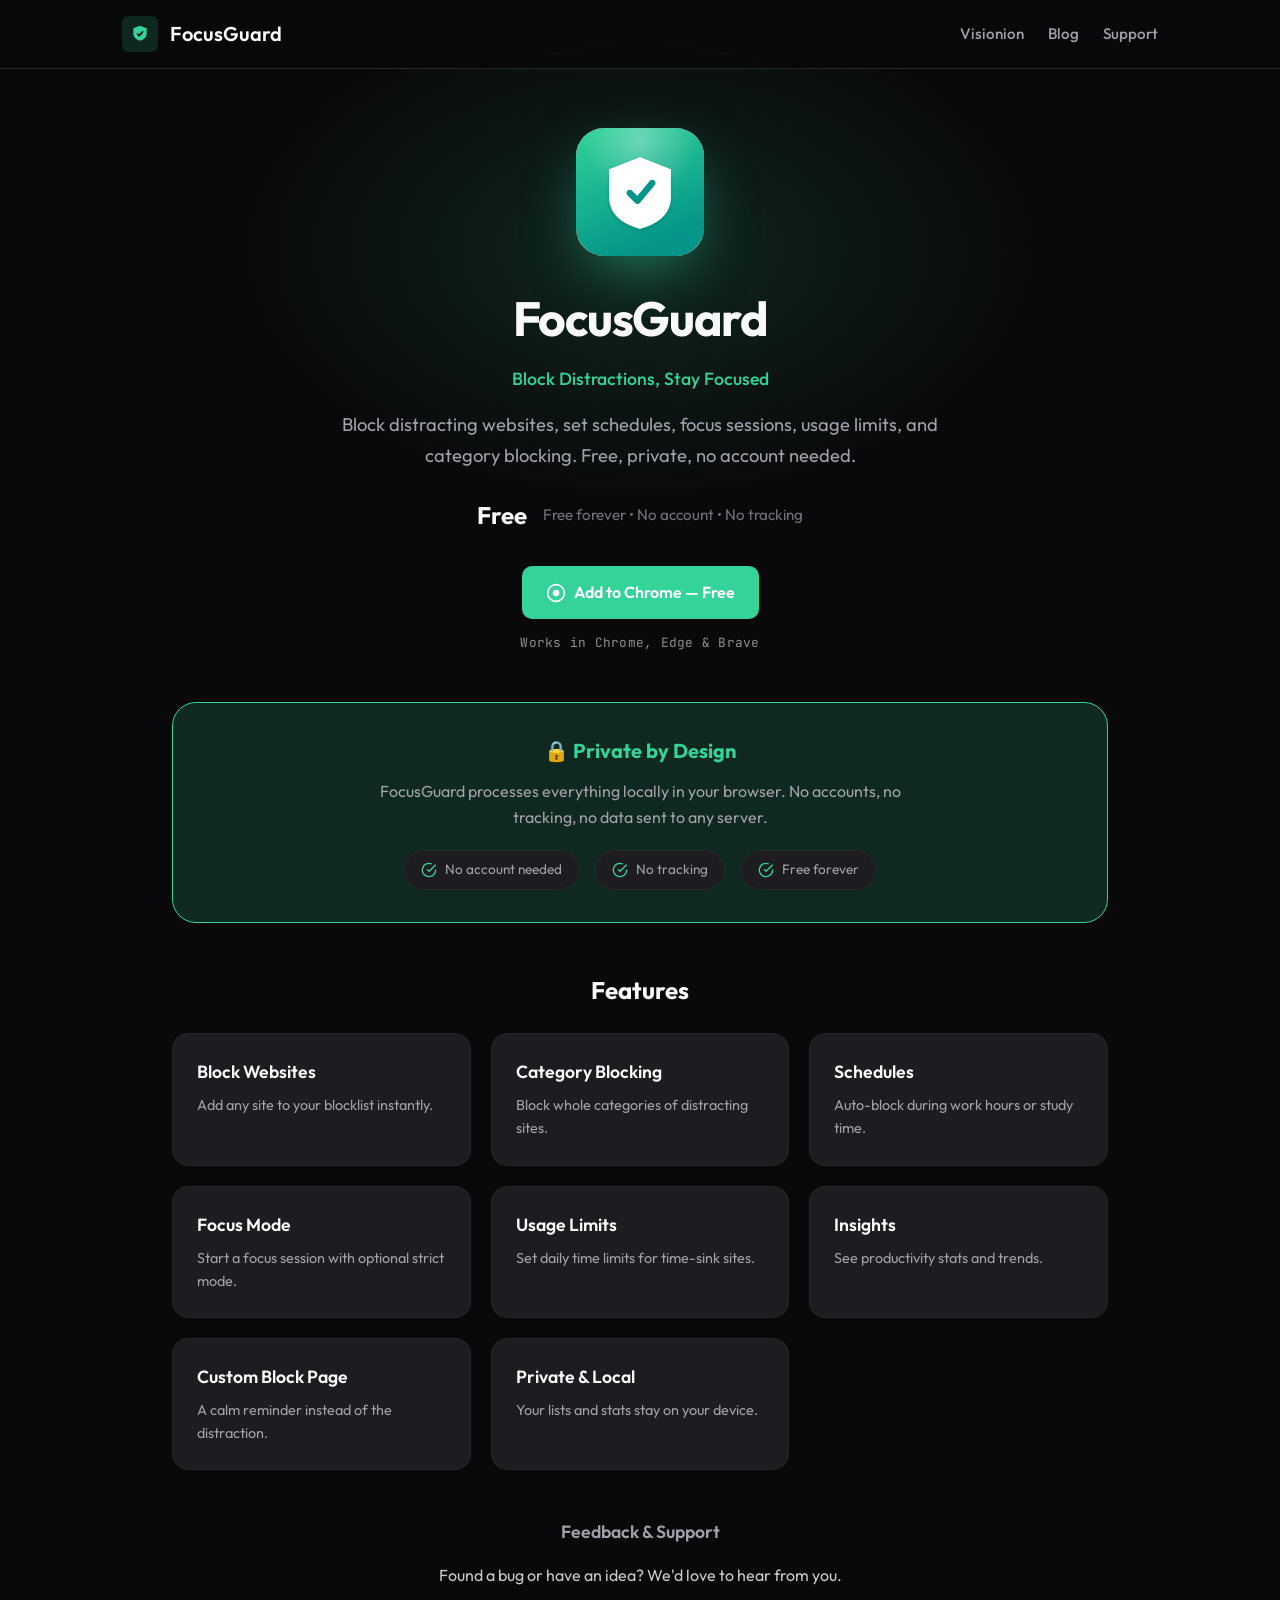
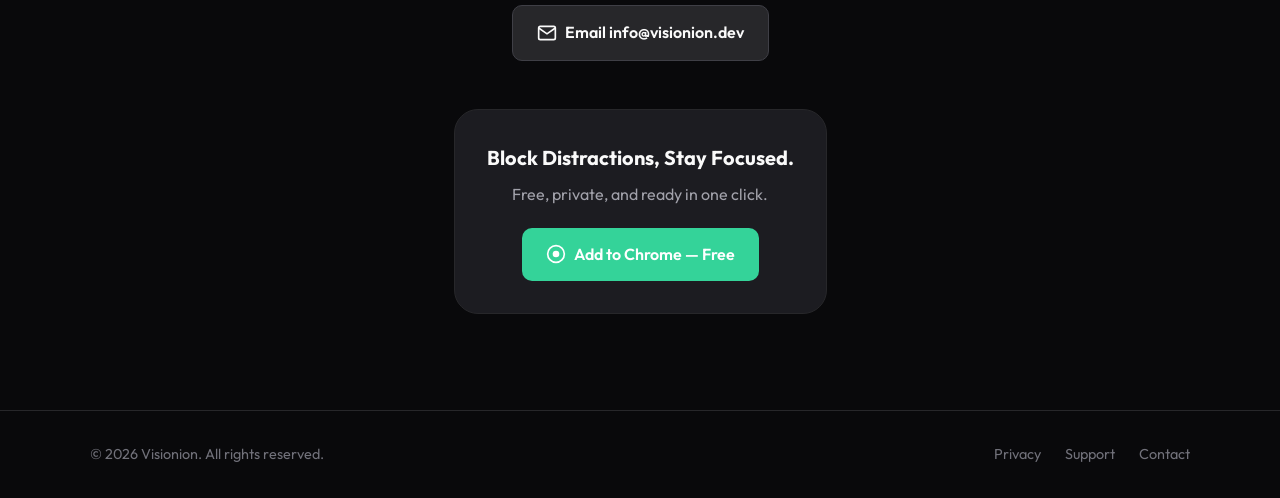
==== index.html @ 43ecb73d "Launch focusguard.visionion.dev: free Chrome extension site - Free 'Add to Chrome' CTA via /download" ====
<!DOCTYPE html>
<html lang="en">
<head>
  <meta charset="UTF-8" /><meta name="viewport" content="width=device-width, initial-scale=1" />
  <title>FocusGuard — Free Chrome Extension | Block Distractions, Stay Focused</title>
  <meta name="description" content="Block distracting websites, set schedules, focus sessions, usage limits, and category blocking. Free, private, no account needed." />
  <link rel="canonical" href="https://focusguard.visionion.dev/" />
  <meta property="og:title" content="FocusGuard — Free Chrome Extension" />
  <meta property="og:description" content="Block distracting websites, set schedules, focus sessions, usage limits, and category blocking. Free, private, no account needed." />
  <meta property="og:type" content="website" />
  <meta property="og:url" content="https://focusguard.visionion.dev/" />
  <meta property="og:image" content="https://focusguard.visionion.dev/og-image.png" />
  <meta name="twitter:card" content="summary_large_image" />
  <meta name="twitter:title" content="FocusGuard — Free Chrome Extension" />
  <meta name="twitter:description" content="Block distracting websites, set schedules, focus sessions, usage limits, and category blocking. Free, private, no account needed." />
  <meta name="twitter:image" content="https://focusguard.visionion.dev/og-image.png" />
  <script type="application/ld+json">
  {
    "@context": "https://schema.org", "@type": "WebApplication",
    "name": "FocusGuard", "applicationCategory": "BrowserApplication",
    "operatingSystem": "Chrome", "description": "Block distracting websites, set schedules, focus sessions, usage limits, and category blocking. Free, private, no account needed.",
    "url": "https://focusguard.visionion.dev/",
    "offers": { "@type": "Offer", "price": "0", "priceCurrency": "USD" },
    "publisher": { "@type": "Organization", "name": "Visionion", "url": "https://visionion.dev" }
  }
  </script>
  <link rel="icon" type="image/png" href="/icon.png">
  <link rel="apple-touch-icon" href="/apple-touch-icon.png">
  <link rel="preconnect" href="https://fonts.googleapis.com"><link rel="preconnect" href="https://fonts.gstatic.com" crossorigin>
  <link href="https://fonts.googleapis.com/css2?family=Outfit:wght@300;400;500;600;700&family=JetBrains+Mono:wght@400;500&display=swap" rel="stylesheet">
  <link rel="stylesheet" href="styles.css" />
</head>
<body>
  <nav class="nav"><div class="nav-container">
    <a href="/" class="nav-logo"><span class="logo-icon"><svg viewBox="0 0 24 24" fill="currentColor"><path d="M12 2l8 3v6c0 5-3.5 7.5-8 9-4.5-1.5-8-4-8-9V5z"/><polyline points="9,12 11,14 15,9.5" fill="none" stroke="#0a0a0f" stroke-width="2" stroke-linecap="round" stroke-linejoin="round"/></svg></span><span class="logo-text">FocusGuard</span></a>
    <div class="nav-right"><a href="https://visionion.dev/" class="nav-link">Visionion</a><a href="https://visionion.dev/blog/" class="nav-link">Blog</a><a href="/support.html" class="nav-link">Support</a></div>
  </div></nav>
  <main>
    <section class="hero"><div class="hero-glow"></div><div class="hero-content">
      <img src="/icon.png" alt="FocusGuard icon" class="hero-app-icon" width="128" height="128" />
      <h1 class="hero-title">FocusGuard</h1>
      <p class="hero-tagline">Block Distractions, Stay Focused</p>
      <p class="hero-subtitle">Block distracting websites, set schedules, focus sessions, usage limits, and category blocking. Free, private, no account needed.</p>
      <div class="hero-price"><span class="price-tag">Free</span><span class="price-note">Free forever • No account • No tracking</span></div>
      <div class="hero-cta"><a href="/download.html" class="btn btn-primary">
        <svg viewBox="0 0 24 24" fill="currentColor" width="20" height="20"><circle cx="12" cy="12" r="10" fill="none" stroke="currentColor" stroke-width="2"/><circle cx="12" cy="12" r="4"/></svg>
        Add to Chrome — Free</a></div>
      <p class="hero-meta">Works in Chrome, Edge & Brave</p>
    </div></section>
    <div class="main-content">
      <section class="privacy-banner"><h2>🔒 Private by Design</h2>
        <p>FocusGuard processes everything locally in your browser. No accounts, no tracking, no data sent to any server.</p>
        <div class="privacy-highlights">
          <span class="privacy-badge"><svg viewBox="0 0 24 24" fill="none" stroke="currentColor" stroke-width="2"><path d="M22 11.08V12a10 10 0 11-5.93-9.14"/><polyline points="22,4 12,14.01 9,11.01"/></svg> No account needed</span>
          <span class="privacy-badge"><svg viewBox="0 0 24 24" fill="none" stroke="currentColor" stroke-width="2"><path d="M22 11.08V12a10 10 0 11-5.93-9.14"/><polyline points="22,4 12,14.01 9,11.01"/></svg> No tracking</span>
          <span class="privacy-badge"><svg viewBox="0 0 24 24" fill="none" stroke="currentColor" stroke-width="2"><path d="M22 11.08V12a10 10 0 11-5.93-9.14"/><polyline points="22,4 12,14.01 9,11.01"/></svg> Free forever</span>
        </div>
      </section>
      <section class="features-section"><h2 class="features-title">Features</h2><div class="features-grid">
<div class="feature-card"><h3>Block Websites</h3><p>Add any site to your blocklist instantly.</p></div>
<div class="feature-card"><h3>Category Blocking</h3><p>Block whole categories of distracting sites.</p></div>
<div class="feature-card"><h3>Schedules</h3><p>Auto-block during work hours or study time.</p></div>
<div class="feature-card"><h3>Focus Mode</h3><p>Start a focus session with optional strict mode.</p></div>
<div class="feature-card"><h3>Usage Limits</h3><p>Set daily time limits for time-sink sites.</p></div>
<div class="feature-card"><h3>Insights</h3><p>See productivity stats and trends.</p></div>
<div class="feature-card"><h3>Custom Block Page</h3><p>A calm reminder instead of the distraction.</p></div>
<div class="feature-card"><h3>Private &amp; Local</h3><p>Your lists and stats stay on your device.</p></div>
</div></section>
      <section class="requirements-section"><h2>Feedback &amp; Support</h2>
        <p style="max-width:620px;margin:0 auto 1rem;opacity:.8;line-height:1.7">Found a bug or have an idea? We'd love to hear from you.</p>
        <a href="mailto:info@visionion.dev?subject=FocusGuard%20Feedback" class="btn btn-secondary">
          <svg viewBox="0 0 24 24" fill="none" stroke="currentColor" stroke-width="2" width="18" height="18"><path d="M22 6l-10 7L2 6"/><rect x="2" y="4" width="20" height="16" rx="2"/></svg>
          Email info@visionion.dev</a>
      </section>
      <section class="cta-section"><div class="cta-card">
        <h3>Block Distractions, Stay Focused.</h3><p>Free, private, and ready in one click.</p>
        <a href="/download.html" class="btn btn-primary">
          <svg viewBox="0 0 24 24" fill="currentColor" width="20" height="20"><circle cx="12" cy="12" r="10" fill="none" stroke="currentColor" stroke-width="2"/><circle cx="12" cy="12" r="4"/></svg>
          Add to Chrome — Free</a>
      </div></section>
    </div>
  </main>
  <footer class="footer"><div class="footer-container">
    <p class="footer-copy">© <span id="year"></span> Visionion. All rights reserved.</p>
    <div class="footer-links"><a href="/privacy.html">Privacy</a><a href="/support.html">Support</a><a href="https://visionion.dev/contact-us.html">Contact</a></div>
  </div></footer>
  <script>document.getElementById('year').textContent=new Date().getFullYear();</script>
  <script defer src='https://static.cloudflareinsights.com/beacon.min.js' data-cf-beacon='{"token": "YOUR_CF_TOKEN"}'></script>
</body>
</html>
---- styles.css ----
:root {
  --bg-primary: #09090b;
  --bg-secondary: #18181b;
  --bg-card: #1c1c21;
  --bg-elevated: #27272a;
  
  --text-primary: #fafafa;
  --text-secondary: #a1a1aa;
  --text-muted: #71717a;
  
  --border-color: #27272a;
  --border-subtle: #3f3f46;
  
  --accent: #34d399;
  --accent-hover: #0d9488;
  --accent-dim: rgba(52, 211, 153, 0.15);
  --accent-glow: rgba(52, 211, 153, 0.3);
  
  --radius-sm: 6px;
  --radius-md: 10px;
  --radius-lg: 16px;
  --radius-xl: 24px;
  
  --font-sans: 'Outfit', -apple-system, BlinkMacSystemFont, system-ui, sans-serif;
  --font-mono: 'JetBrains Mono', monospace;
}

* {
  box-sizing: border-box;
  margin: 0;
  padding: 0;
}

html {
  scroll-behavior: smooth;
}

body {
  font-family: var(--font-sans);
  background: var(--bg-primary);
  color: var(--text-primary);
  line-height: 1.6;
  min-height: 100vh;
  -webkit-font-smoothing: antialiased;
  -moz-osx-font-smoothing: grayscale;
}

/* Navigation */
.nav {
  position: fixed;
  top: 0;
  left: 0;
  right: 0;
  z-index: 100;
  background: rgba(9, 9, 11, 0.85);
  backdrop-filter: blur(12px);
  border-bottom: 1px solid var(--border-color);
}

.nav-container {
  max-width: 1100px;
  margin: 0 auto;
  padding: 1rem 2rem;
  display: flex;
  align-items: center;
  justify-content: space-between;
}

.nav-logo {
  display: flex;
  align-items: center;
  gap: 0.75rem;
  text-decoration: none;
  color: var(--text-primary);
  font-weight: 600;
  font-size: 1.25rem;
}

.logo-icon {
  width: 36px;
  height: 36px;
  background: var(--accent-dim);
  border-radius: var(--radius-sm);
  display: flex;
  align-items: center;
  justify-content: center;
  color: var(--accent);
}

.logo-icon svg {
  width: 20px;
  height: 20px;
}

.nav-right {
  display: flex;
  align-items: center;
  gap: 1.5rem;
}

.nav-link {
  color: var(--text-secondary);
  text-decoration: none;
  font-weight: 500;
  font-size: 0.95rem;
  transition: color 0.2s ease;
}

.nav-link:hover {
  color: var(--text-primary);
}

/* Hero Section */
.hero {
  padding: 8rem 2rem 3rem;
  text-align: center;
  position: relative;
  overflow: hidden;
}

.hero-glow {
  position: absolute;
  top: 0;
  left: 50%;
  transform: translateX(-50%);
  width: 800px;
  height: 500px;
  background: radial-gradient(ellipse at center, var(--accent-dim) 0%, transparent 70%);
  pointer-events: none;
}

.hero-content {
  position: relative;
  z-index: 1;
  max-width: 640px;
  margin: 0 auto;
}

.hero-icon {
  width: 80px;
  height: 80px;
  margin: 0 auto 1.5rem;
  background: var(--accent-dim);
  border-radius: var(--radius-xl);
  display: flex;
  align-items: center;
  justify-content: center;
  color: var(--accent);
}

.hero-icon svg {
  width: 40px;
  height: 40px;
}

.hero-title {
  font-size: clamp(2rem, 5vw, 3rem);
  font-weight: 700;
  letter-spacing: -0.03em;
  margin-bottom: 0.5rem;
}

.hero-tagline {
  font-size: 1.1rem;
  color: var(--accent);
  font-weight: 500;
  margin-bottom: 1rem;
}

.hero-subtitle {
  font-size: 1.15rem;
  color: var(--text-secondary);
  line-height: 1.7;
}

.hero-price {
  margin-top: 1.5rem;
  display: flex;
  align-items: center;
  justify-content: center;
  gap: 1rem;
  flex-wrap: wrap;
}

.price-tag {
  font-size: 1.5rem;
  font-weight: 700;
  color: var(--text-primary);
}

.price-note {
  font-size: 0.95rem;
  color: var(--text-muted);
}

.hero-cta {
  margin-top: 2rem;
  display: flex;
  flex-wrap: wrap;
  justify-content: center;
  gap: 1rem;
}

/* Main Content */
.main-content {
  max-width: 1000px;
  margin: 0 auto;
  padding: 0 2rem 4rem;
}

/* Privacy Banner */
.privacy-banner {
  background: var(--accent-dim);
  border: 1px solid var(--accent);
  border-radius: var(--radius-xl);
  padding: 2rem;
  text-align: center;
  margin-bottom: 3rem;
}

.privacy-banner h2 {
  font-size: 1.25rem;
  font-weight: 700;
  margin-bottom: 0.75rem;
  color: var(--accent);
}

.privacy-banner p {
  color: var(--text-secondary);
  max-width: 540px;
  margin: 0 auto;
}

.privacy-highlights {
  display: flex;
  flex-wrap: wrap;
  justify-content: center;
  gap: 1rem;
  margin-top: 1.25rem;
}

.privacy-badge {
  display: inline-flex;
  align-items: center;
  gap: 0.5rem;
  background: var(--bg-card);
  border: 1px solid var(--border-color);
  padding: 0.5rem 1rem;
  border-radius: 100px;
  font-size: 0.85rem;
  color: var(--text-secondary);
}

.privacy-badge svg {
  width: 16px;
  height: 16px;
  color: var(--accent);
}

/* Features Section */
.features-section {
  margin-bottom: 3rem;
}

.features-title {
  font-size: 1.5rem;
  font-weight: 700;
  margin-bottom: 1.5rem;
  text-align: center;
}

.features-grid {
  display: grid;
  grid-template-columns: repeat(auto-fit, minmax(220px, 1fr));
  gap: 1.25rem;
}

.feature-card {
  background: var(--bg-card);
  border: 1px solid var(--border-color);
  border-radius: var(--radius-lg);
  padding: 1.5rem;
  transition: all 0.2s ease;
}

.feature-card:hover {
  border-color: var(--border-subtle);
  transform: translateY(-2px);
}

.feature-icon {
  width: 48px;
  height: 48px;
  background: var(--accent-dim);
  border-radius: var(--radius-md);
  display: flex;
  align-items: center;
  justify-content: center;
  color: var(--accent);
  margin-bottom: 1rem;
}

.feature-icon svg {
  width: 24px;
  height: 24px;
}

.feature-card h3 {
  font-size: 1.1rem;
  font-weight: 600;
  margin-bottom: 0.5rem;
}

.feature-card p {
  font-size: 0.9rem;
  color: var(--text-secondary);
  line-height: 1.6;
}

/* How It Works Section */
.how-section {
  margin-bottom: 3rem;
}

.how-card {
  background: var(--bg-card);
  border: 1px solid var(--border-color);
  border-radius: var(--radius-xl);
  padding: 2rem;
}

.how-card h2 {
  font-size: 1.35rem;
  font-weight: 700;
  margin-bottom: 1.5rem;
  text-align: center;
}

.how-steps {
  display: grid;
  grid-template-columns: repeat(auto-fit, minmax(200px, 1fr));
  gap: 1.5rem;
}

.how-step {
  text-align: center;
}

.step-number {
  width: 40px;
  height: 40px;
  margin: 0 auto 1rem;
  background: var(--accent);
  color: #fff;
  border-radius: 50%;
  display: flex;
  align-items: center;
  justify-content: center;
  font-weight: 700;
  font-size: 1.1rem;
}

.how-step h3 {
  font-size: 1rem;
  font-weight: 600;
  margin-bottom: 0.5rem;
}

.how-step p {
  font-size: 0.9rem;
  color: var(--text-secondary);
}

/* Models Section */
.models-section {
  margin-bottom: 3rem;
}

.models-card {
  background: var(--bg-card);
  border: 1px solid var(--border-color);
  border-radius: var(--radius-xl);
  padding: 2rem;
}

.models-card h2 {
  font-size: 1.35rem;
  font-weight: 700;
  margin-bottom: 0.5rem;
  text-align: center;
}

.models-card > p {
  color: var(--text-secondary);
  text-align: center;
  margin-bottom: 1.5rem;
}

.models-grid {
  display: grid;
  grid-template-columns: repeat(auto-fit, minmax(180px, 1fr));
  gap: 1rem;
}

.model-item {
  background: var(--bg-elevated);
  border: 1px solid var(--border-subtle);
  border-radius: var(--radius-md);
  padding: 1rem;
  text-align: center;
}

.model-item h4 {
  font-size: 0.95rem;
  font-weight: 600;
  margin-bottom: 0.25rem;
}

.model-item .model-size {
  font-size: 0.8rem;
  color: var(--text-muted);
  margin-bottom: 0.5rem;
}

.model-item .model-desc {
  font-size: 0.85rem;
  color: var(--text-secondary);
}

/* CTA */
.cta-section {
  display: flex;
  justify-content: center;
  margin-bottom: 2rem;
}

.cta-card {
  background: var(--bg-card);
  border: 1px solid var(--border-color);
  border-radius: var(--radius-xl);
  padding: 2rem;
  text-align: center;
  max-width: 620px;
}

.cta-card h3 {
  font-size: 1.25rem;
  font-weight: 700;
  margin-bottom: 0.5rem;
}

.cta-card p {
  color: var(--text-secondary);
  margin-bottom: 1.25rem;
}

/* Requirements */
.requirements-section {
  margin-bottom: 3rem;
  text-align: center;
}

.requirements-section h2 {
  font-size: 1.1rem;
  font-weight: 600;
  margin-bottom: 1rem;
  color: var(--text-secondary);
}

.requirements-list {
  display: flex;
  flex-wrap: wrap;
  justify-content: center;
  gap: 0.75rem;
}

.requirement-tag {
  background: var(--bg-card);
  border: 1px solid var(--border-color);
  padding: 0.5rem 1rem;
  border-radius: 100px;
  font-size: 0.9rem;
  color: var(--text-secondary);
}

/* Buttons */
.btn {
  display: inline-flex;
  align-items: center;
  gap: 0.5rem;
  padding: 0.875rem 1.5rem;
  border-radius: var(--radius-md);
  font-size: 1rem;
  font-weight: 600;
  font-family: var(--font-sans);
  text-decoration: none;
  cursor: pointer;
  transition: all 0.2s ease;
  border: none;
}

.btn-primary {
  background: var(--accent);
  color: #fff;
}

.btn-primary:hover {
  background: var(--accent-hover);
}

.btn-secondary {
  background: var(--bg-elevated);
  color: var(--text-primary);
  border: 1px solid var(--border-subtle);
}

.btn-secondary:hover {
  background: var(--border-subtle);
}

.btn svg {
  width: 20px;
  height: 20px;
}

/* Footer */
.footer {
  border-top: 1px solid var(--border-color);
  padding: 2rem;
}

.footer-container {
  max-width: 1100px;
  margin: 0 auto;
  display: flex;
  align-items: center;
  justify-content: space-between;
  flex-wrap: wrap;
  gap: 1rem;
}

.footer-copy {
  color: var(--text-muted);
  font-size: 0.9rem;
}

.footer-links {
  display: flex;
  gap: 1.5rem;
}

.footer-links a {
  color: var(--text-muted);
  text-decoration: none;
  font-size: 0.9rem;
  transition: color 0.2s ease;
}

.footer-links a:hover {
  color: var(--text-primary);
}

/* Page Content (for Privacy, Support pages) */
.page-container {
  max-width: 720px;
  margin: 0 auto;
  padding: 8rem 2rem 4rem;
}

.page-header {
  margin-bottom: 3rem;
  padding-bottom: 2rem;
  border-bottom: 1px solid var(--border-color);
}

.page-title {
  font-size: clamp(2rem, 5vw, 2.75rem);
  font-weight: 700;
  letter-spacing: -0.02em;
  margin-bottom: 0.5rem;
}

.page-subtitle {
  color: var(--text-muted);
  font-size: 0.95rem;
}

.page-content h2 {
  font-size: 1.35rem;
  font-weight: 600;
  margin-top: 2.5rem;
  margin-bottom: 1rem;
  color: var(--text-primary);
}

.page-content p {
  color: var(--text-secondary);
  line-height: 1.8;
  margin-bottom: 1rem;
}

.page-content ul {
  list-style: none;
  margin: 1rem 0 1.5rem;
  padding-left: 0;
}

.page-content ul li {
  position: relative;
  padding-left: 1.5rem;
  margin-bottom: 0.75rem;
  color: var(--text-secondary);
  line-height: 1.7;
}

.page-content ul li::before {
  content: '';
  position: absolute;
  left: 0;
  top: 0.6rem;
  width: 6px;
  height: 6px;
  background: var(--accent);
  border-radius: 50%;
}

.page-content a {
  color: var(--accent);
  text-decoration: none;
  transition: opacity 0.2s ease;
}

.page-content a:hover {
  opacity: 0.8;
  text-decoration: underline;
}

.page-content strong {
  color: var(--text-primary);
  font-weight: 600;
}

.back-link {
  display: inline-flex;
  align-items: center;
  gap: 0.5rem;
  color: var(--text-muted);
  text-decoration: none;
  font-size: 0.9rem;
  margin-bottom: 2rem;
  transition: color 0.2s ease;
}

.back-link:hover {
  color: var(--text-primary);
}

.back-link svg {
  width: 16px;
  height: 16px;
}

/* Hotkey Display */
.hotkey-display {
  display: inline-flex;
  align-items: center;
  gap: 0.25rem;
  background: var(--bg-elevated);
  padding: 0.5rem 0.75rem;
  border-radius: var(--radius-sm);
  font-family: var(--font-mono);
  font-size: 0.9rem;
  border: 1px solid var(--border-subtle);
}

.hotkey-display kbd {
  background: var(--bg-card);
  padding: 0.15rem 0.4rem;
  border-radius: 4px;
  border: 1px solid var(--border-color);
  font-family: var(--font-mono);
}

/* Responsive */
@media (max-width: 768px) {
  .nav-container {
    padding: 1rem 1.5rem;
  }
  
  .hero {
    padding: 7rem 1.5rem 2rem;
  }
  
  .main-content {
    padding: 0 1.5rem 3rem;
  }
  
  .hero-cta {
    flex-direction: column;
    align-items: center;
  }
  
  .btn {
    width: 100%;
    justify-content: center;
    max-width: 280px;
  }
  
  .privacy-highlights {
    flex-direction: column;
    align-items: center;
  }
  
  .cta-card {
    padding: 1.5rem;
  }
  
  .footer-container {
    flex-direction: column;
    text-align: center;
  }
  
  .footer-links {
    flex-wrap: wrap;
    justify-content: center;
  }
}

@media (max-width: 480px) {
  .hero-title {
    font-size: 1.75rem;
  }
  
  .features-grid {
    grid-template-columns: 1fr;
  }
  
  .how-steps {
    grid-template-columns: 1fr;
  }
  
  .models-grid {
    grid-template-columns: 1fr;
  }
}


/* Free-download meta line */
.hero-meta {
  margin-top: 14px;
  font-family: 'JetBrains Mono', monospace;
  font-size: 0.8rem;
  letter-spacing: 0.02em;
  opacity: 0.55;
}

/* Branded app icon in hero */
.hero-app-icon {
  width: 128px;
  height: 128px;
  border-radius: 28px;
  margin: 0 auto 1.5rem;
  display: block;
  box-shadow: 0 20px 60px -15px rgba(52, 211, 153, 0.55);
}
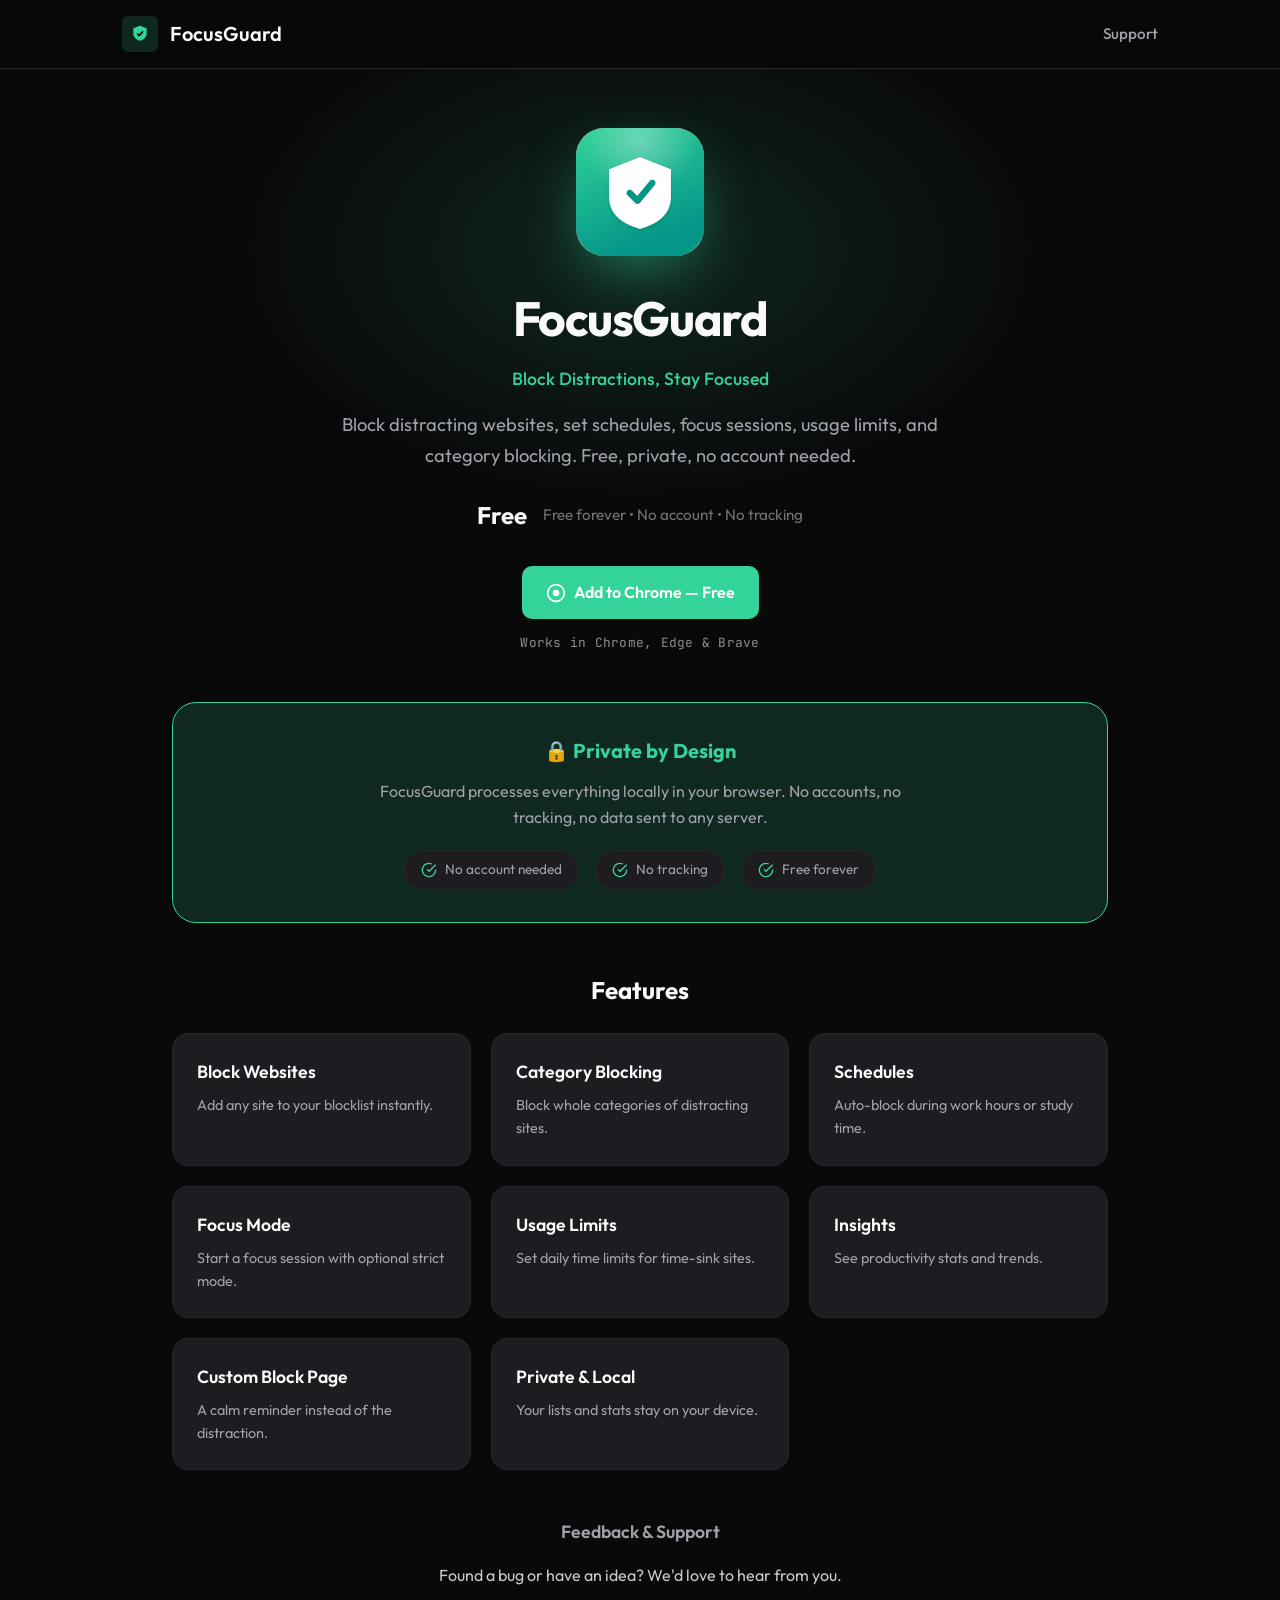
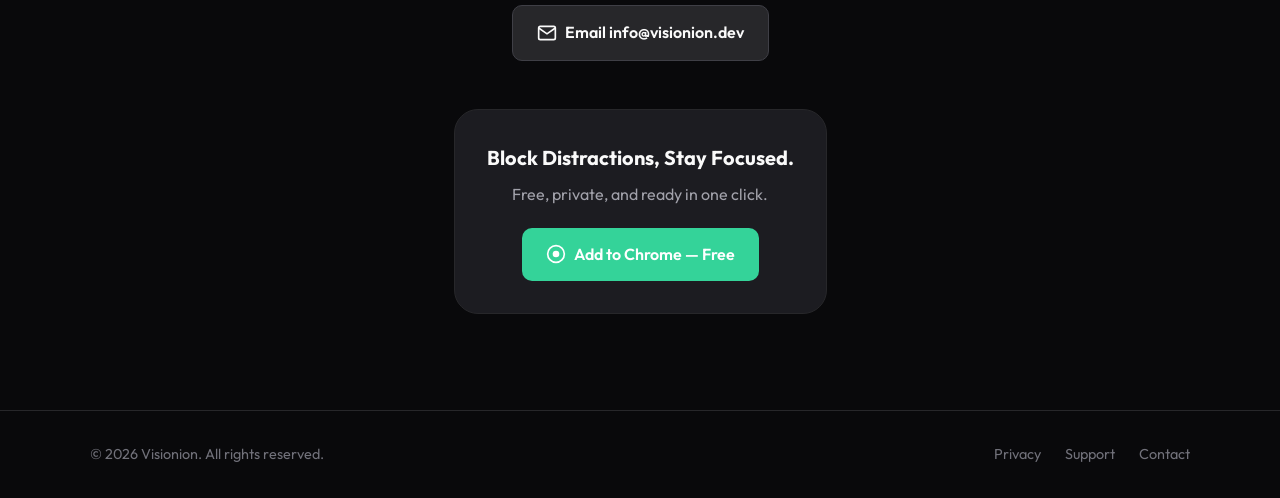
==== commit acf7f39c: "chore(site): remove Visionion and Blog nav links Drop the Visionion and Blog navigation links from t" ====
--- a/index.html
+++ b/index.html
@@ -33,7 +33,7 @@
 <body>
   <nav class="nav"><div class="nav-container">
     <a href="/" class="nav-logo"><span class="logo-icon"><svg viewBox="0 0 24 24" fill="currentColor"><path d="M12 2l8 3v6c0 5-3.5 7.5-8 9-4.5-1.5-8-4-8-9V5z"/><polyline points="9,12 11,14 15,9.5" fill="none" stroke="#0a0a0f" stroke-width="2" stroke-linecap="round" stroke-linejoin="round"/></svg></span><span class="logo-text">FocusGuard</span></a>
-    <div class="nav-right"><a href="https://visionion.dev/" class="nav-link">Visionion</a><a href="https://visionion.dev/blog/" class="nav-link">Blog</a><a href="/support.html" class="nav-link">Support</a></div>
+    <div class="nav-right"><a href="/support.html" class="nav-link">Support</a></div>
   </div></nav>
   <main>
     <section class="hero"><div class="hero-glow"></div><div class="hero-content">
@@ -85,6 +85,6 @@
     <div class="footer-links"><a href="/privacy.html">Privacy</a><a href="/support.html">Support</a><a href="https://visionion.dev/contact-us.html">Contact</a></div>
   </div></footer>
   <script>document.getElementById('year').textContent=new Date().getFullYear();</script>
-  <script defer src='https://static.cloudflareinsights.com/beacon.min.js' data-cf-beacon='{"token": "YOUR_CF_TOKEN"}'></script>
+  <script defer src='https://static.cloudflareinsights.com/beacon.min.js' data-cf-beacon='{"token": "0fb8a7ea8df846ac9b497b494a709847"}'></script>
 </body>
 </html>
